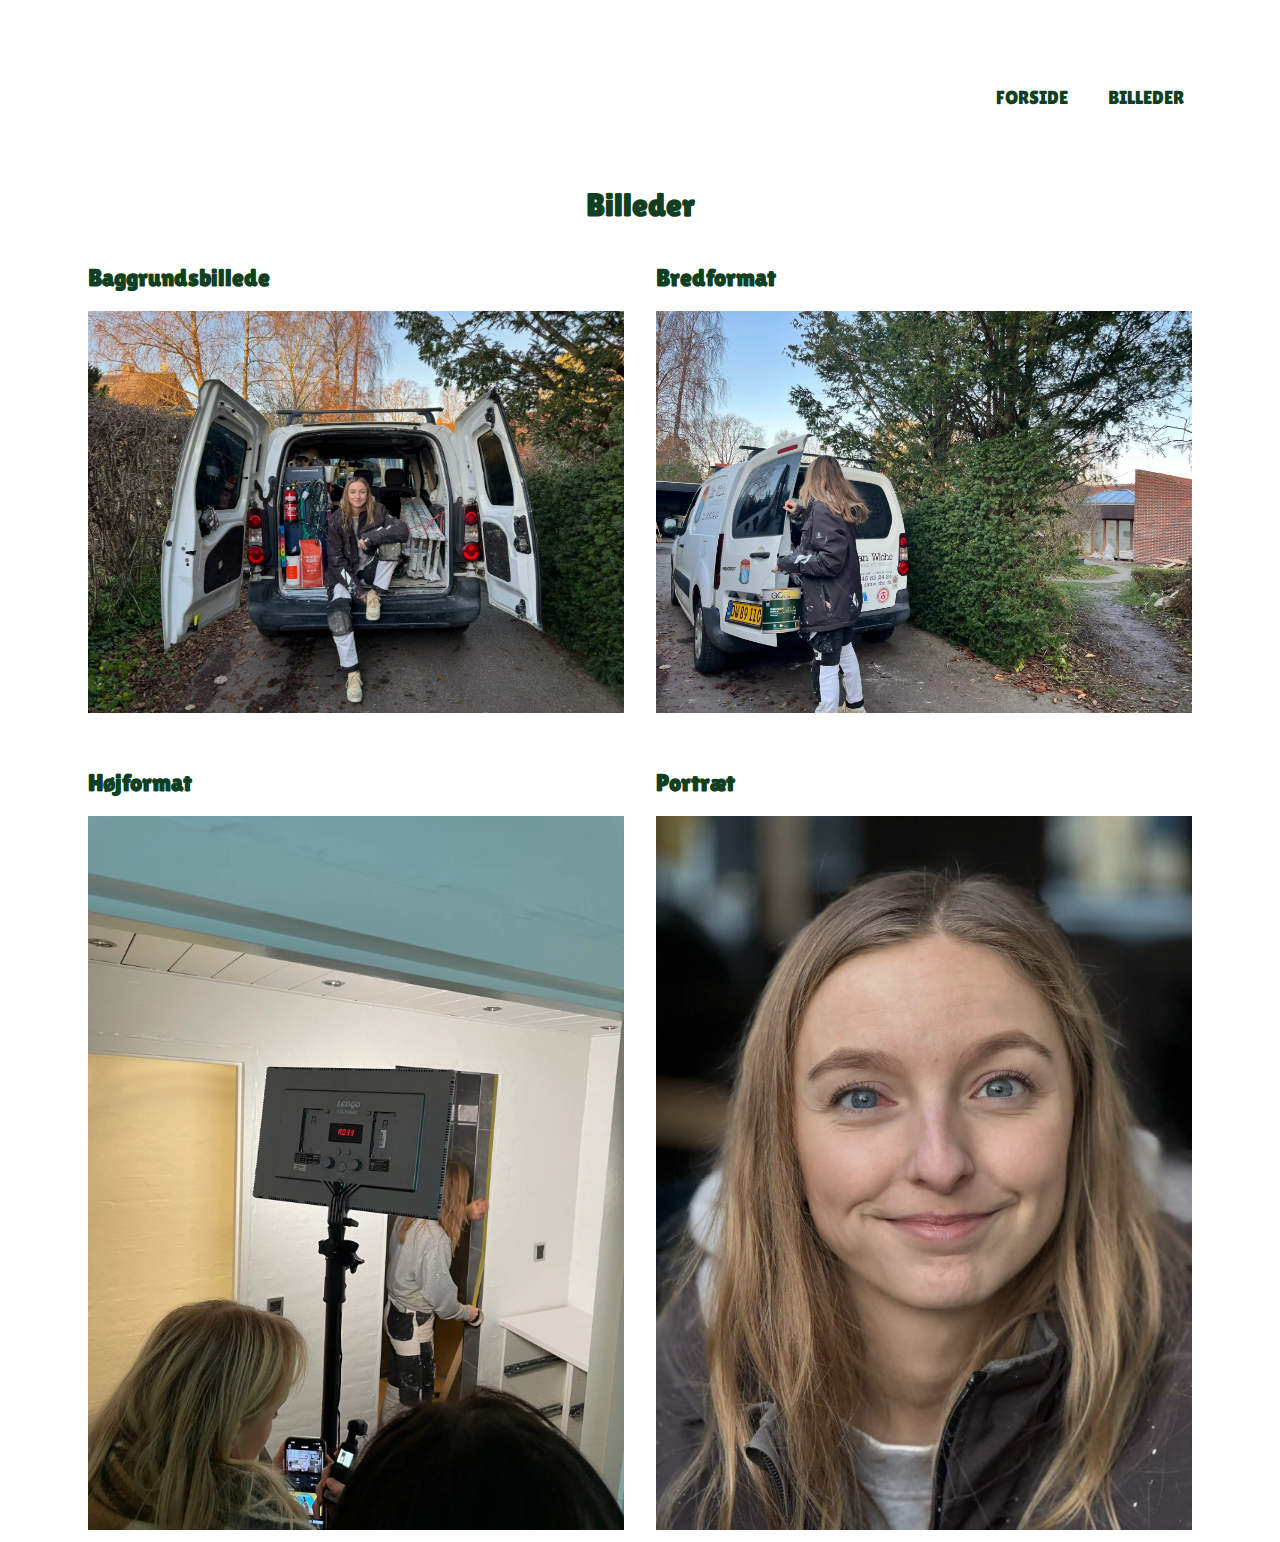
==== billeder.html @ f4580a78 "første udkast" ====
<!DOCTYPE html>
<html lang="en">

<head>
    <meta charset="UTF-8">
    <meta name="viewport" content="width=device-width, initial-scale=1.0">
    <title>Document</title>
    <link rel="stylesheet" href="styles.css">
    <link href="https://fonts.googleapis.com/css2?family=Lilita+One&display=swap" rel="stylesheet">
</head>


<body>
    <header>
        <nav>

            <ul>
                <li><a href="index.html">Forside</a></li>
                <li><a href="billeder.html">Billeder</a></li>
            </ul>
        </nav>
    </header>

    <main>
        <h1>Billeder</h1>
        <div class="billeder">
            <div>
                <h2>Baggrundsbillede</h2>
                <img src="baggrund-kopi.webp" alt="baggrund" class="bill">
            </div>
            <div>
                <h2>Bredformat</h2>
                <img src="bredformat-kopi.webp" alt="bredformat" class="bill">
            </div>
            <div>
                <h2>Højformat</h2>
                <img src="højformat.webp" alt="hoejformat" class="bill">
            </div>
            <div>
                <h2>Portræt</h2>
                <img src="tanja-kopi.webp" alt="tanja" class="bill">
            </div>
        </div>


    </main>

</body>

</html>
---- styles.css ----
header {
  margin-top: 20px;
  margin-bottom: 40px;
  display: flex;
  align-items: center;
  justify-content: flex-end;
  padding-left: 7%;
  padding-right: 7%;
}

header img {
  max-width: 100%;
  width: 50%;
  position: absolute;
  bottom: 80%;
  left: 5%;
  background-size: cover;
}

nav {
  list-style: none;
  font-weight: 400;
  text-transform: uppercase;

  line-height: 300%;
  font-size: 120%;
}

ul {
  display: flex;
  justify-content: space-between;
  justify-content: flex-end;
  gap: 40px;
  padding-top: 13%;
  font-family: "Lilita One", sans-serif;
}

a {
  text-decoration: none;
  color: #104021;
}

li {
  list-style: none;
}

a:hover {
  font-weight: 600;
  color: #38230d;
}

h1 {
  text-align: center;
  font-family: "Lilita One", sans-serif;
  color: #104021;
}

.videoer {
  display: grid;
  grid-template-columns: 1fr 1fr;
  margin-left: 5rem;
  margin-right: 5rem;
  gap: 5rem;
  font-family: "Lilita One", sans-serif;
  color: #104021;
}

.htmlvideo {
  width: 100%;
}

.youtubevideo {
  position: absolute;
  inset: 0;
  height: 100%;
  width: 100%;
}

.youtube {
  position: relative;
  width: 100%;
  height: 0;

  padding-top: calc(100% / (16 / 9));
}

.bill {
  width: 100%;
}

.billeder {
  display: grid;
  grid-template-columns: 1fr 1fr;
  gap: 2rem;
  margin-left: 5rem;
  margin-right: 5rem;
  font-family: "Lilita One", sans-serif;
  color: #104021;
}
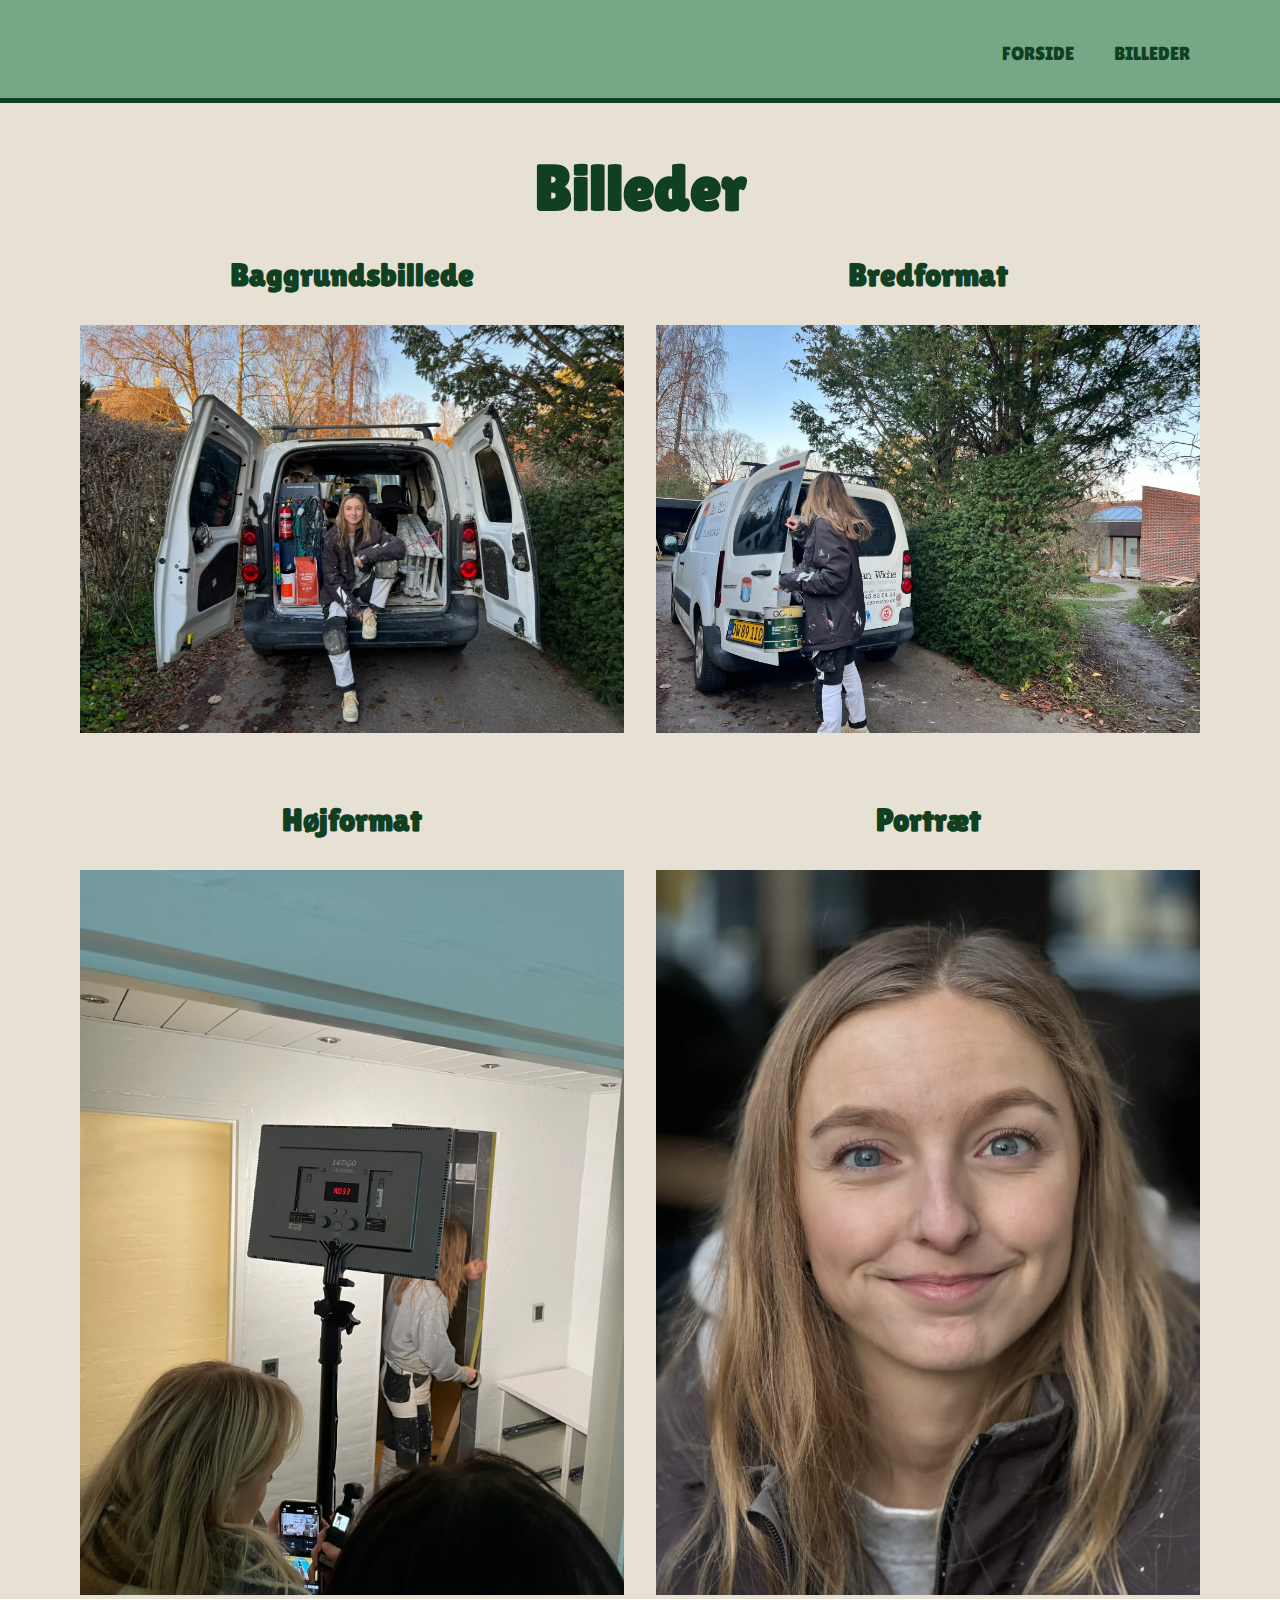
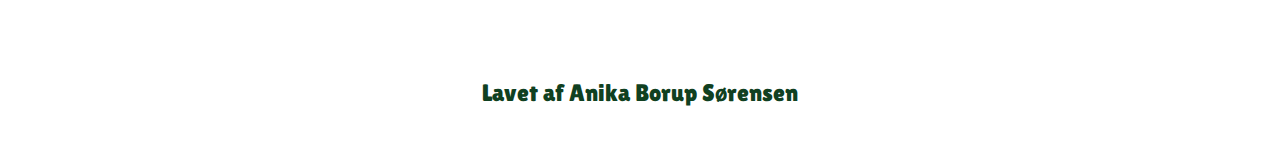
==== commit 037006ae: "hjemmeside forandringer" ====
--- a/billeder.html
+++ b/billeder.html
@@ -25,19 +25,19 @@
         <h1>Billeder</h1>
         <div class="billeder">
             <div>
-                <h2>Baggrundsbillede</h2>
+                <h3>Baggrundsbillede</h3>
                 <img src="baggrund-kopi.webp" alt="baggrund" class="bill">
             </div>
             <div>
-                <h2>Bredformat</h2>
+                <h3>Bredformat</h3>
                 <img src="bredformat-kopi.webp" alt="bredformat" class="bill">
             </div>
             <div>
-                <h2>Højformat</h2>
+                <h3>Højformat</h3>
                 <img src="højformat.webp" alt="hoejformat" class="bill">
             </div>
             <div>
-                <h2>Portræt</h2>
+                <h3>Portræt</h3>
                 <img src="tanja-kopi.webp" alt="tanja" class="bill">
             </div>
         </div>
@@ -45,6 +45,11 @@
 
     </main>
 
+
+    <Footer>
+        <p>Lavet af Anika Borup Sørensen</p>
+
+    </Footer>
 </body>
 
 </html>--- a/styles.css
+++ b/styles.css
@@ -1,11 +1,20 @@
+* {
+  margin: 0;
+  padding: 0;
+  box-sizing: border-box;
+}
+
 header {
-  margin-top: 20px;
-  margin-bottom: 40px;
+  padding-top: 1px;
+  padding-bottom: 15px;
   display: flex;
   align-items: center;
   justify-content: flex-end;
   padding-left: 7%;
   padding-right: 7%;
+  /* background-color: rgb(248, 194, 93); */
+  border-bottom: 5px solid #104021;
+  background-color: #76a888;
 }
 
 header img {
@@ -53,6 +62,24 @@
   text-align: center;
   font-family: "Lilita One", sans-serif;
   color: #104021;
+  padding-top: 3rem;
+  font-size: 4rem;
+}
+
+h2 {
+  text-align: center;
+  font-family: "Lilita One", sans-serif;
+  color: #104021;
+  font-size: 2rem;
+}
+
+h3 {
+  text-align: center;
+  font-family: "Lilita One", sans-serif;
+  color: #104021;
+  margin-bottom: 2rem;
+  margin-top: 2rem;
+  font-size: 2rem;
 }
 
 .videoer {
@@ -61,8 +88,11 @@
   margin-left: 5rem;
   margin-right: 5rem;
   gap: 5rem;
-  font-family: "Lilita One", sans-serif;
-  color: #104021;
+
+  padding-bottom: 5rem;
+  padding-top: 2rem;
+  text-align: center;
+  font-size: 1.5rem;
 }
 
 .htmlvideo {
@@ -97,3 +127,16 @@
   font-family: "Lilita One", sans-serif;
   color: #104021;
 }
+
+footer {
+  font-family: "Lilita One", sans-serif;
+  color: #104021;
+  text-align: center;
+  margin-top: 5rem;
+  margin-bottom: 3rem;
+  font-size: 1.5rem;
+}
+
+main {
+  background-color: rgb(231, 225, 213);
+}
